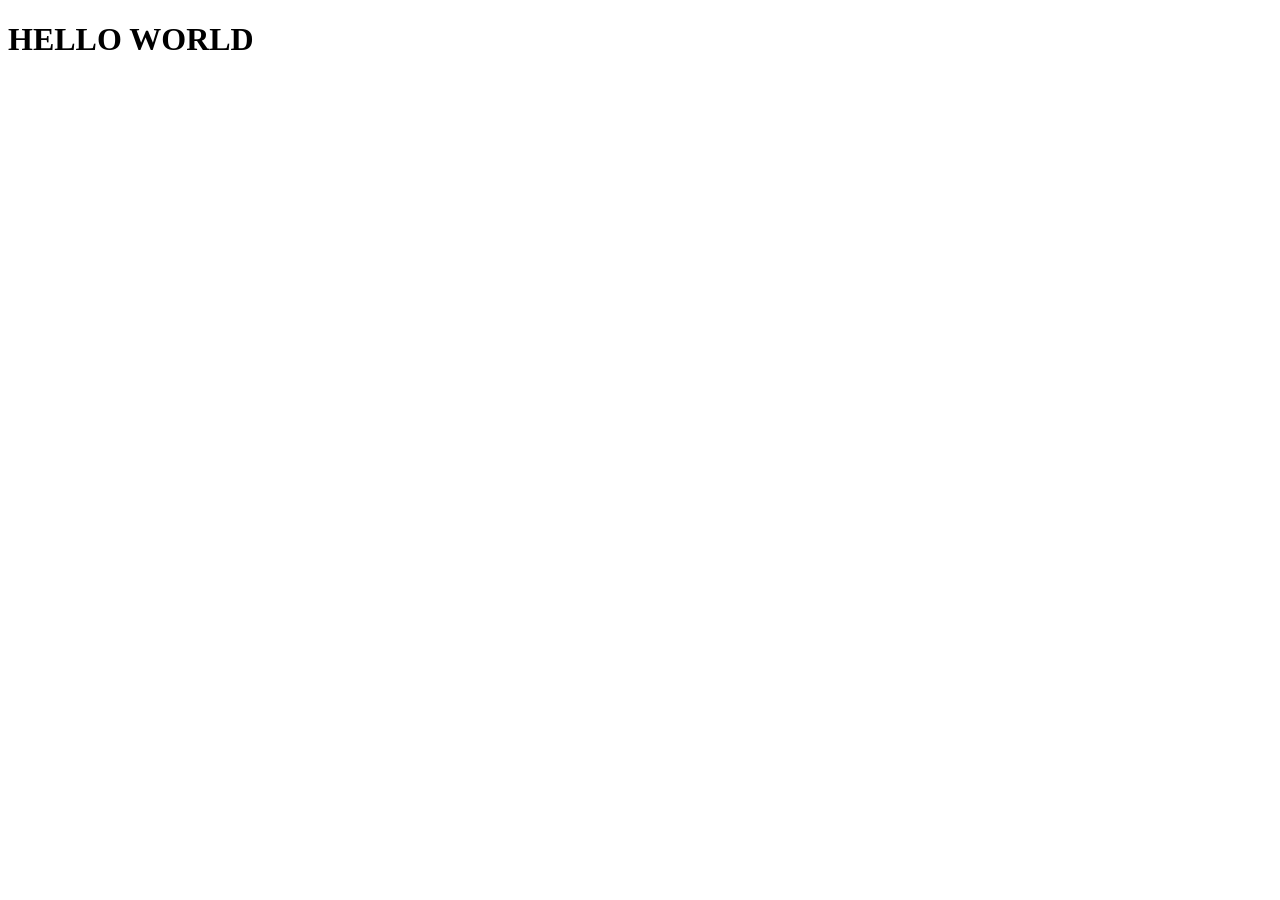
==== index.html @ b41e8b96 "add initial HTML structure with a hello world message" ====
<!DOCTYPE html>
<html lang="en">
<head>
    <meta charset="UTF-8">
    <meta name="viewport" content="width=device-width, initial-scale=1.0">
    <title>Document</title>
</head>
<body>
    <h1>HELLO WORLD</h1>
</body>
</html>
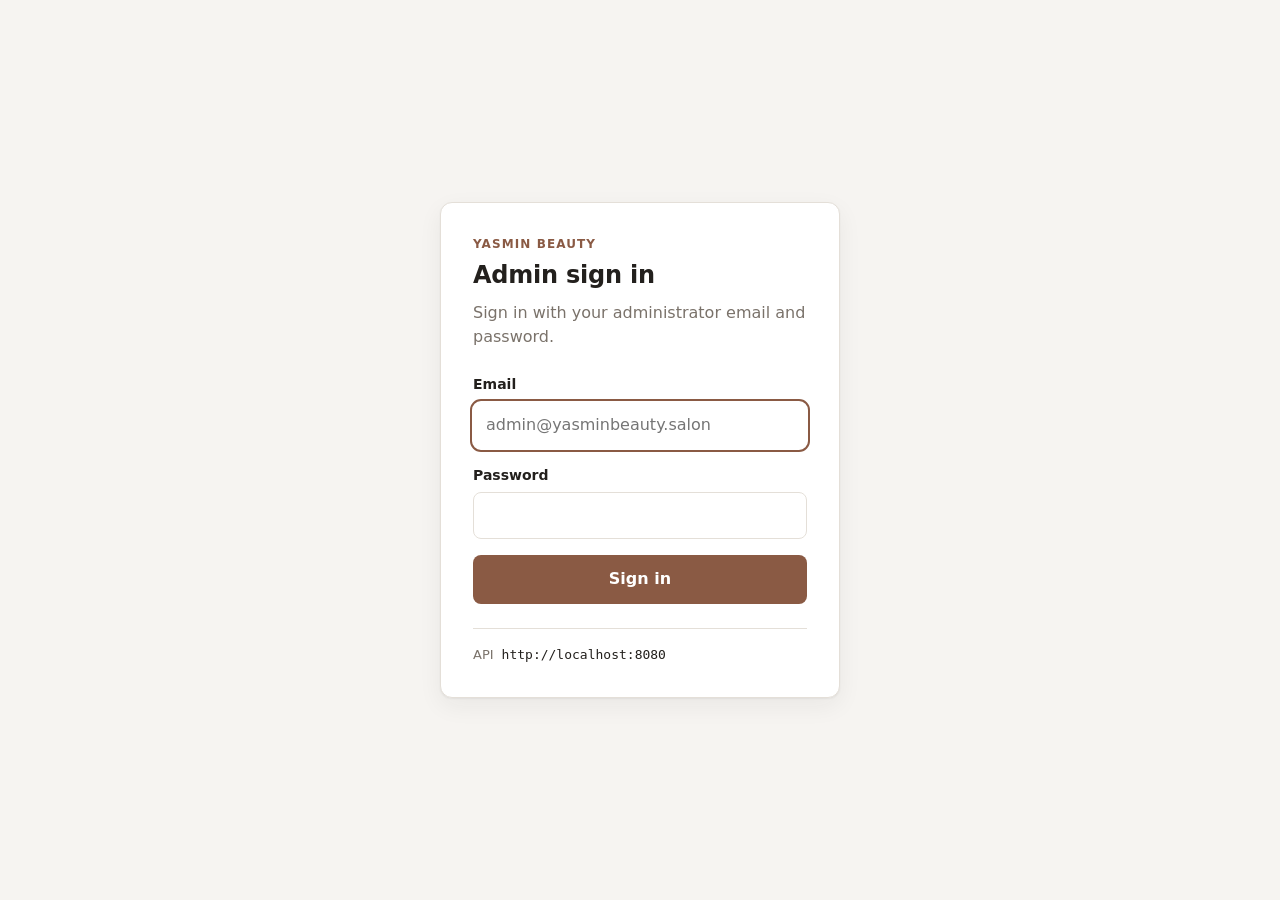
==== commit af4b9782: "Add admin login, logout and authenticated hello world prototype Prototype front end for the login an" ====
--- a/index.html
+++ b/index.html
@@ -3,9 +3,46 @@
 <head>
     <meta charset="UTF-8">
     <meta name="viewport" content="width=device-width, initial-scale=1.0">
-    <title>Document</title>
+    <meta name="referrer" content="no-referrer">
+    <title>Sign in · Yasmin Beauty Admin</title>
+    <link rel="stylesheet" href="css/styles.css">
 </head>
-<body>
-    <h1>HELLO WORLD</h1>
+<body class="page page--centered">
+    <main class="card" aria-labelledby="login-title">
+        <header class="card__header">
+            <p class="eyebrow">Yasmin Beauty</p>
+            <h1 id="login-title">Admin sign in</h1>
+            <p class="muted">Sign in with your administrator email and password.</p>
+        </header>
+
+        <p id="banner" class="banner" role="status" hidden></p>
+
+        <form id="login-form" class="form">
+            <div class="field">
+                <label for="email">Email</label>
+                <input id="email" name="email" type="email" autocomplete="username"
+                       placeholder="admin@yasminbeauty.salon" required autofocus>
+            </div>
+
+            <div class="field">
+                <label for="password">Password</label>
+                <input id="password" name="password" type="password"
+                       autocomplete="current-password" required>
+            </div>
+
+            <p id="error" class="alert alert--error" role="alert" hidden></p>
+
+            <button id="submit" class="button" type="submit">Sign in</button>
+        </form>
+
+        <footer class="card__footer">
+            <span class="muted small">API</span>
+            <code id="api-base" class="small"></code>
+        </footer>
+    </main>
+
+    <script src="js/config.js"></script>
+    <script src="js/api.js"></script>
+    <script src="js/login.js"></script>
 </body>
-</html>+</html>
--- a/css/styles.css
+++ b/css/styles.css
@@ -0,0 +1,245 @@
+:root {
+  --bg: #f6f4f1;
+  --surface: #ffffff;
+  --border: #e4dfd8;
+  --text: #23201d;
+  --muted: #7a726a;
+  --accent: #8a5a44;
+  --accent-hover: #714836;
+  --good-bg: #edf7ef;
+  --good-text: #256b39;
+  --bad-bg: #fdeeee;
+  --bad-text: #a32c2c;
+  --warn-bg: #fdf4e3;
+  --warn-text: #8a6116;
+  --radius: 12px;
+  --shadow: 0 1px 2px rgba(35, 32, 29, .06), 0 8px 24px rgba(35, 32, 29, .06);
+}
+
+@media (prefers-color-scheme: dark) {
+  :root {
+    --bg: #191715;
+    --surface: #232120;
+    --border: #37332f;
+    --text: #f1ede8;
+    --muted: #a49a90;
+    --accent: #c98a6b;
+    --accent-hover: #d89a7c;
+    --good-bg: #1c2f22;
+    --good-text: #7fce97;
+    --bad-bg: #33201f;
+    --bad-text: #f0918d;
+    --warn-bg: #322a17;
+    --warn-text: #e4bb66;
+    --shadow: 0 1px 2px rgba(0, 0, 0, .3), 0 8px 24px rgba(0, 0, 0, .25);
+  }
+}
+
+* { box-sizing: border-box; }
+
+/* A display rule on a class outranks the UA stylesheet's [hidden] { display:
+   none }, so pages that toggle .hidden panels need this to stay authoritative. */
+[hidden] { display: none !important; }
+
+body.page {
+  margin: 0;
+  min-height: 100vh;
+  background: var(--bg);
+  color: var(--text);
+  font: 16px/1.55 system-ui, -apple-system, "Segoe UI", Roboto, Helvetica, Arial, sans-serif;
+  -webkit-font-smoothing: antialiased;
+}
+
+body.page--centered {
+  display: grid;
+  place-items: center;
+  padding: 24px;
+}
+
+/* Card ------------------------------------------------------------------- */
+
+.card {
+  width: 100%;
+  max-width: 400px;
+  padding: 32px;
+  background: var(--surface);
+  border: 1px solid var(--border);
+  border-radius: var(--radius);
+  box-shadow: var(--shadow);
+}
+
+.card--wide { max-width: 640px; }
+
+.card__header { margin-bottom: 24px; }
+
+.card__header h1 {
+  margin: 4px 0 6px;
+  font-size: 1.5rem;
+  letter-spacing: -.01em;
+}
+
+.card__header p { margin: 0; }
+
+.card__footer {
+  display: flex;
+  gap: 8px;
+  align-items: center;
+  margin-top: 24px;
+  padding-top: 16px;
+  border-top: 1px solid var(--border);
+}
+
+.eyebrow {
+  margin: 0;
+  color: var(--accent);
+  font-size: .75rem;
+  font-weight: 600;
+  letter-spacing: .09em;
+  text-transform: uppercase;
+}
+
+.muted { color: var(--muted); }
+.small { font-size: .8125rem; }
+
+code {
+  font-family: ui-monospace, SFMono-Regular, Menlo, Consolas, monospace;
+  font-size: .8125rem;
+  word-break: break-all;
+}
+
+/* Form ------------------------------------------------------------------- */
+
+.form { display: grid; gap: 16px; }
+
+.field { display: grid; gap: 6px; }
+
+.field label {
+  font-size: .875rem;
+  font-weight: 550;
+}
+
+.field input {
+  padding: 10px 12px;
+  background: var(--surface);
+  color: var(--text);
+  border: 1px solid var(--border);
+  border-radius: 8px;
+  font: inherit;
+}
+
+.field input:focus-visible {
+  outline: 2px solid var(--accent);
+  outline-offset: 1px;
+  border-color: transparent;
+}
+
+.button {
+  padding: 11px 16px;
+  background: var(--accent);
+  color: #fff;
+  border: 1px solid transparent;
+  border-radius: 8px;
+  font: inherit;
+  font-weight: 550;
+  cursor: pointer;
+  transition: background-color .15s ease;
+}
+
+.button:hover:not(:disabled) { background: var(--accent-hover); }
+.button:disabled { opacity: .6; cursor: default; }
+
+.button--ghost {
+  background: transparent;
+  color: var(--text);
+  border-color: var(--border);
+}
+
+.button--ghost:hover:not(:disabled) { background: var(--bg); }
+
+/* Messages --------------------------------------------------------------- */
+
+.alert,
+.banner {
+  margin: 0 0 16px;
+  padding: 10px 12px;
+  border-radius: 8px;
+  font-size: .875rem;
+}
+
+.alert { margin: 4px 0 0; }
+
+.alert--error,
+.banner--error { background: var(--bad-bg); color: var(--bad-text); }
+
+.alert--success,
+.banner--success { background: var(--good-bg); color: var(--good-text); }
+
+.banner--warning { background: var(--warn-bg); color: var(--warn-text); }
+
+/* Dashboard -------------------------------------------------------------- */
+
+.checking {
+  display: grid;
+  place-items: center;
+  min-height: 100vh;
+  color: var(--muted);
+}
+
+.topbar {
+  display: flex;
+  align-items: center;
+  justify-content: space-between;
+  gap: 16px;
+  padding: 16px 24px;
+  background: var(--surface);
+  border-bottom: 1px solid var(--border);
+}
+
+.stack {
+  display: grid;
+  gap: 20px;
+  max-width: 640px;
+  margin: 32px auto;
+  padding: 0 24px;
+}
+
+.hello {
+  margin: 0 0 8px;
+  font-size: 1.875rem;
+  letter-spacing: -.02em;
+}
+
+.section-title {
+  margin: 0 0 16px;
+  font-size: 1rem;
+}
+
+.diagnostics {
+  display: grid;
+  grid-template-columns: minmax(140px, auto) 1fr;
+  gap: 10px 20px;
+  margin: 0 0 16px;
+  font-size: .875rem;
+}
+
+.diagnostics dt { color: var(--muted); }
+.diagnostics dd { margin: 0; }
+
+.pill {
+  display: inline-block;
+  padding: 2px 10px;
+  border-radius: 999px;
+  font-size: .8125rem;
+  font-weight: 550;
+}
+
+.pill--good { background: var(--good-bg); color: var(--good-text); }
+.pill--bad { background: var(--bad-bg); color: var(--bad-text); }
+.pill--neutral { background: var(--bg); color: var(--muted); }
+
+.stack .button--ghost { justify-self: start; }
+
+@media (max-width: 520px) {
+  .diagnostics { grid-template-columns: 1fr; gap: 4px 0; }
+  .diagnostics dd { margin-bottom: 8px; }
+}
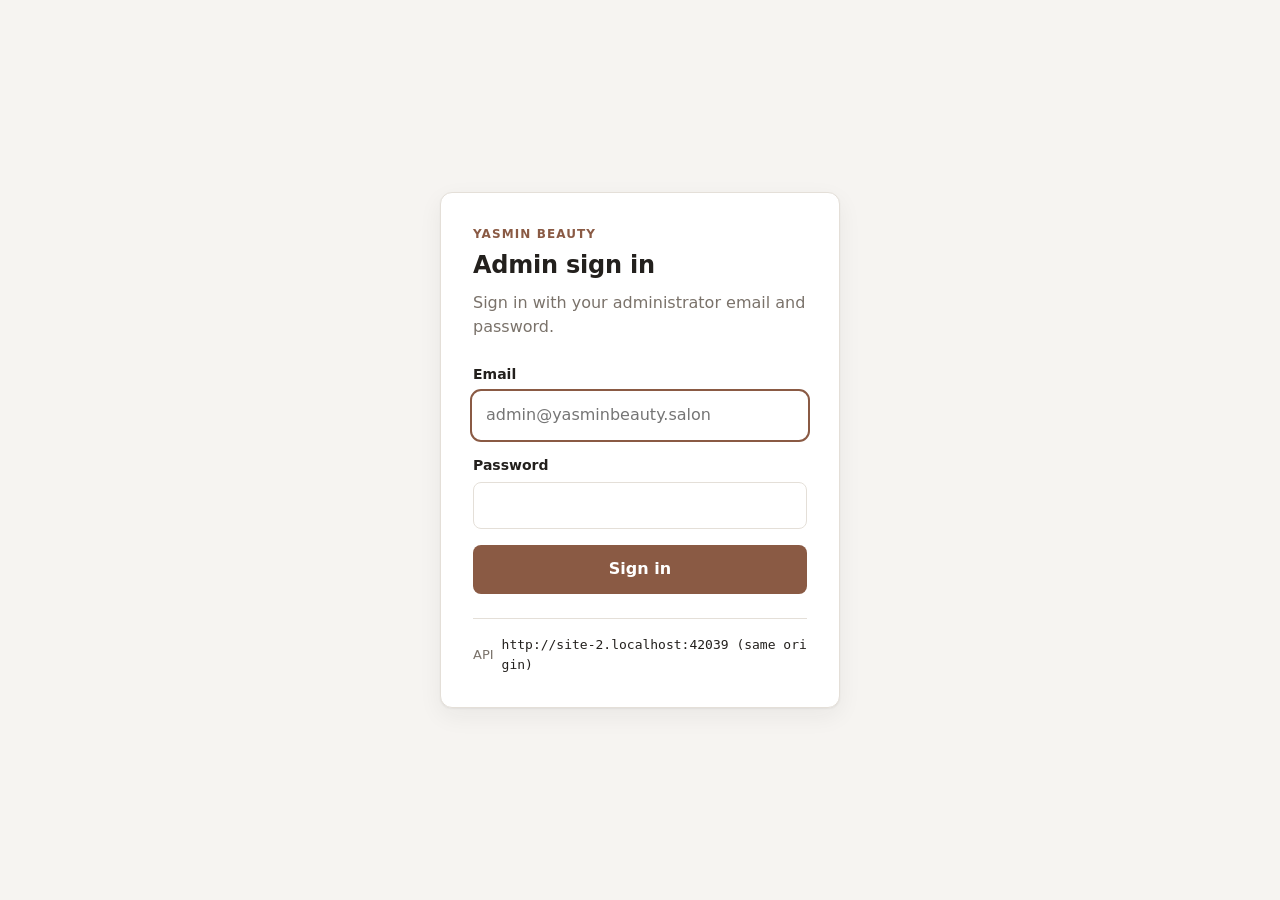
==== commit e50d3617: "Serve the API through a same-origin dev proxy so the session cookie sticks Login succeeded and the b" ====
--- a/index.html
+++ b/index.html
@@ -35,6 +35,9 @@
             <button id="submit" class="button" type="submit">Sign in</button>
         </form>
 
+        <!-- Filled in when the credentials are accepted but the cookie is not. -->
+        <div id="diagnosis" role="alert" hidden></div>
+
         <footer class="card__footer">
             <span class="muted small">API</span>
             <code id="api-base" class="small"></code>
--- a/css/styles.css
+++ b/css/styles.css
@@ -175,6 +175,20 @@
 .banner--success { background: var(--good-bg); color: var(--good-text); }
 
 .banner--warning { background: var(--warn-bg); color: var(--warn-text); }
+.banner--info { background: var(--bg); color: var(--muted); }
+
+/* The login page's cookie diagnosis, rendered into a narrow card. */
+#diagnosis { margin-top: 16px; }
+#diagnosis strong { display: block; margin-bottom: 8px; }
+#diagnosis p { margin: 0; }
+
+#diagnosis .diagnostics {
+  grid-template-columns: 1fr;
+  gap: 0;
+  margin: 0 0 10px;
+}
+
+#diagnosis .diagnostics dd { margin-bottom: 6px; }
 
 /* Dashboard -------------------------------------------------------------- */
 
